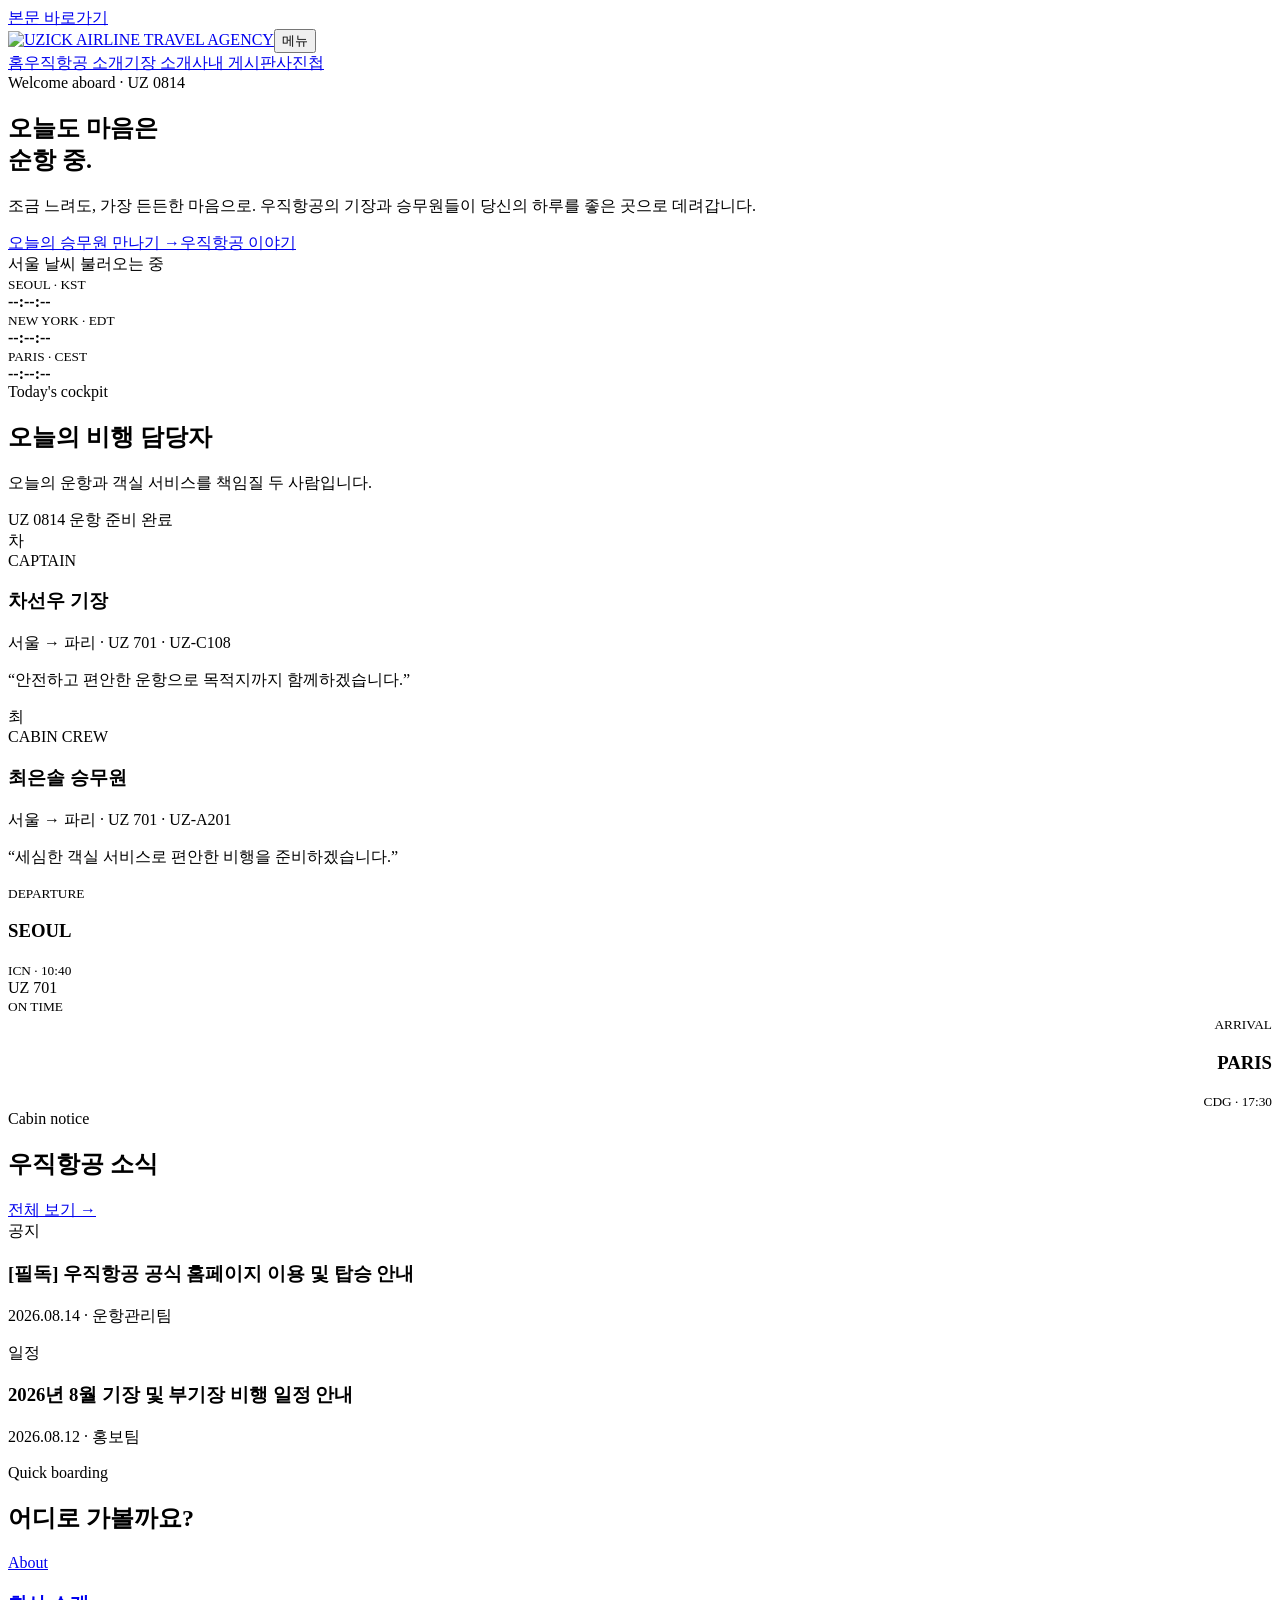
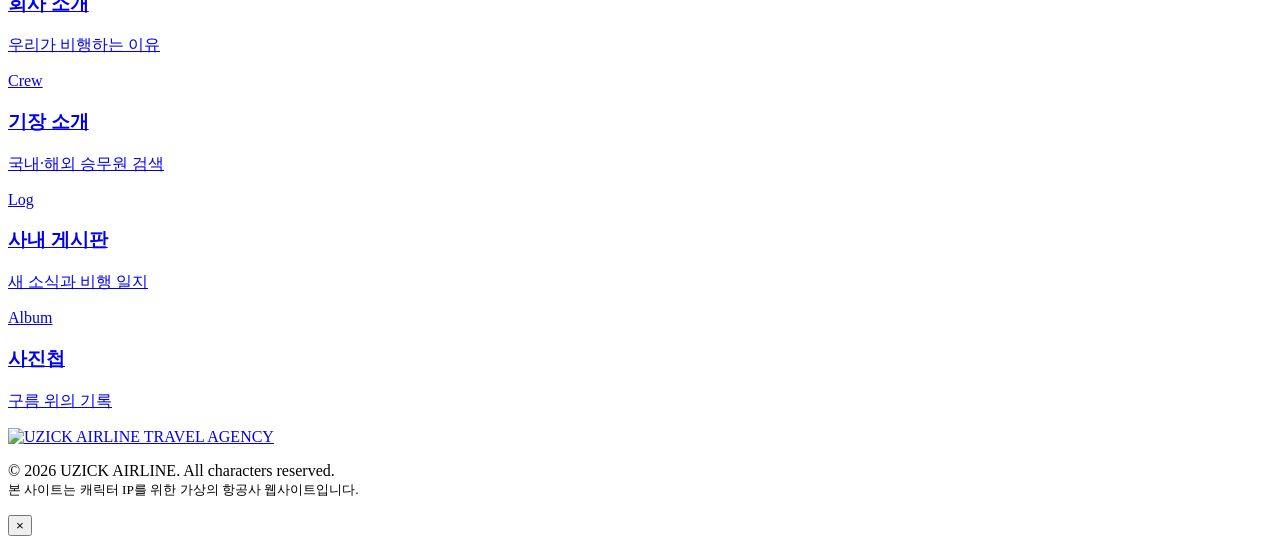
==== index.html @ 8cd91e7f "Publish UZICK AIRLINE website pages" ====
<!doctype html><html lang="ko"><head><meta charset="utf-8"><meta name="viewport" content="width=device-width,initial-scale=1"><meta name="robots" content="noindex,nofollow,noarchive,nosnippet"><meta name="description" content="오늘도 마음은 순항 중. 우직항공 캐릭터 IP 공식 홈페이지"><title>UZICK AIRLINE · 우직항공</title><link rel="stylesheet" href="assets/css/style.css"><link rel="stylesheet" href="assets/css/brand.css"><link rel="stylesheet" href="assets/css/doodle.css"></head><body><a class="skip" href="#main">본문 바로가기</a><header class="site-header"><div class="nav-wrap"><a class="brand" href="index.html" aria-label="우직항공 홈"><span class="brand-logo-frame"><img src="assets/images/uzick-airline-logo.png" alt="UZICK AIRLINE TRAVEL AGENCY"></span></a><button class="menu-btn" aria-expanded="false" aria-label="메뉴 열기">메뉴</button><nav class="nav" aria-label="주요 메뉴"><a href="index.html">홈</a><a href="about.html">우직항공 소개</a><a href="captains.html">기장 소개</a><a href="board.html">사내 게시판</a><a href="gallery.html">사진첩</a></nav></div></header><main id="main"><section class="hero"><div class="hero-inner"><span class="eyebrow">Welcome aboard · UZ 0814</span><h1>오늘도 마음은<br>순항 중.</h1><p>조금 느려도, 가장 든든한 마음으로. 우직항공의 기장과 승무원들이 당신의 하루를 좋은 곳으로 데려갑니다.</p><div class="hero-actions"><a class="btn" href="captains.html">오늘의 승무원 만나기 →</a><a class="btn secondary" href="about.html">우직항공 이야기</a></div></div></section><section class="ops-bar" aria-label="실시간 운항 정보"><div class="ops-grid"><div class="weather" id="weatherState" aria-live="polite"><span class="loading" aria-hidden="true"></span><span>서울 날씨 불러오는 중</span></div><div class="clocks"><div class="clock"><small>SEOUL · KST</small><br><strong id="clock-seoul">--:--:--</strong></div><div class="clock"><small>NEW YORK · EDT</small><br><strong id="clock-newyork">--:--:--</strong></div><div class="clock"><small>PARIS · CEST</small><br><strong id="clock-paris">--:--:--</strong></div></div></div></section><section class="section"><div class="section-head"><div><span class="eyebrow">Today's cockpit</span><h2>오늘의 비행 담당자</h2><p>오늘의 운항과 객실 서비스를 책임질 두 사람입니다.</p></div><span><i class="status-dot"></i> UZ 0814 운항 준비 완료</span></div><div class="grid two"><article class="card crew-card"><div class="avatar" aria-hidden="true"><span id="todayCaptainMark" class="doodle-person">차</span></div><div><span class="badge">CAPTAIN</span><h3 id="todayCaptainName">차선우 기장</h3><p id="todayCaptainMeta" class="muted">서울 → 파리 · UZ 701 · UZ-C108</p><p id="todayCaptainLine">“안전하고 편안한 운항으로 목적지까지 함께하겠습니다.”</p></div></article><article class="card crew-card"><div class="avatar" aria-hidden="true"><span id="todayCabinMark" class="doodle-person">최</span></div><div><span class="badge">CABIN CREW</span><h3 id="todayCabinName">최은솔 승무원</h3><p id="todayCabinMeta" class="muted">서울 → 파리 · UZ 701 · UZ-A201</p><p id="todayCabinLine">“세심한 객실 서비스로 편안한 비행을 준비하겠습니다.”</p></div></article></div></section><section class="section tight"><article class="card flight-board"><div class="flight-row"><div><small class="flight-code">DEPARTURE</small><h3>SEOUL</h3><small>ICN · 10:40</small></div><div class="route">UZ 701<div class="route-line"></div><small>ON TIME</small></div><div style="text-align:right"><small class="flight-code">ARRIVAL</small><h3>PARIS</h3><small>CDG · 17:30</small></div></div></article></section><section class="section"><div class="section-head"><div><span class="eyebrow">Cabin notice</span><h2>우직항공 소식</h2></div><a href="board.html">전체 보기 →</a></div><div class="grid two"><article class="card"><span class="badge">공지</span><h3>[필독] 우직항공 공식 홈페이지 이용 및 탑승 안내</h3><p class="muted">2026.08.14 · 운항관리팀</p></article><article class="card"><span class="badge">일정</span><h3>2026년 8월 기장 및 부기장 비행 일정 안내</h3><p class="muted">2026.08.12 · 홍보팀</p></article></div></section><section class="section"><div class="section-head"><div><span class="eyebrow">Quick boarding</span><h2>어디로 가볼까요?</h2></div></div><div class="grid four"><a class="card quick-card" href="about.html"><span class="doodle-icon" aria-hidden="true">About</span><div><h3>회사 소개</h3><p class="muted">우리가 비행하는 이유</p></div></a><a class="card quick-card" href="captains.html"><span class="doodle-icon" aria-hidden="true">Crew</span><div><h3>기장 소개</h3><p class="muted">국내·해외 승무원 검색</p></div></a><a class="card quick-card" href="board.html"><span class="doodle-icon" aria-hidden="true">Log</span><div><h3>사내 게시판</h3><p class="muted">새 소식과 비행 일지</p></div></a><a class="card quick-card" href="gallery.html"><span class="doodle-icon" aria-hidden="true">Album</span><div><h3>사진첩</h3><p class="muted">구름 위의 기록</p></div></a></div></section></main><footer><div><a class="brand" href="index.html" aria-label="우직항공 홈"><span class="brand-logo-frame"><img src="assets/images/uzick-airline-logo.png" alt="UZICK AIRLINE TRAVEL AGENCY"></span></a><p>© 2026 UZICK AIRLINE. All characters reserved.<br><small>본 사이트는 캐릭터 IP를 위한 가상의 항공사 웹사이트입니다.</small></p></div></footer><div id="modal" class="modal" aria-hidden="true" role="dialog" aria-modal="true"><div class="modal-panel"><button class="modal-close" aria-label="닫기">×</button><div id="modalContent"></div></div></div><div class="toast" role="status"></div><script src="assets/js/common.js"></script><script src="assets/js/home.js"></script></body></html>
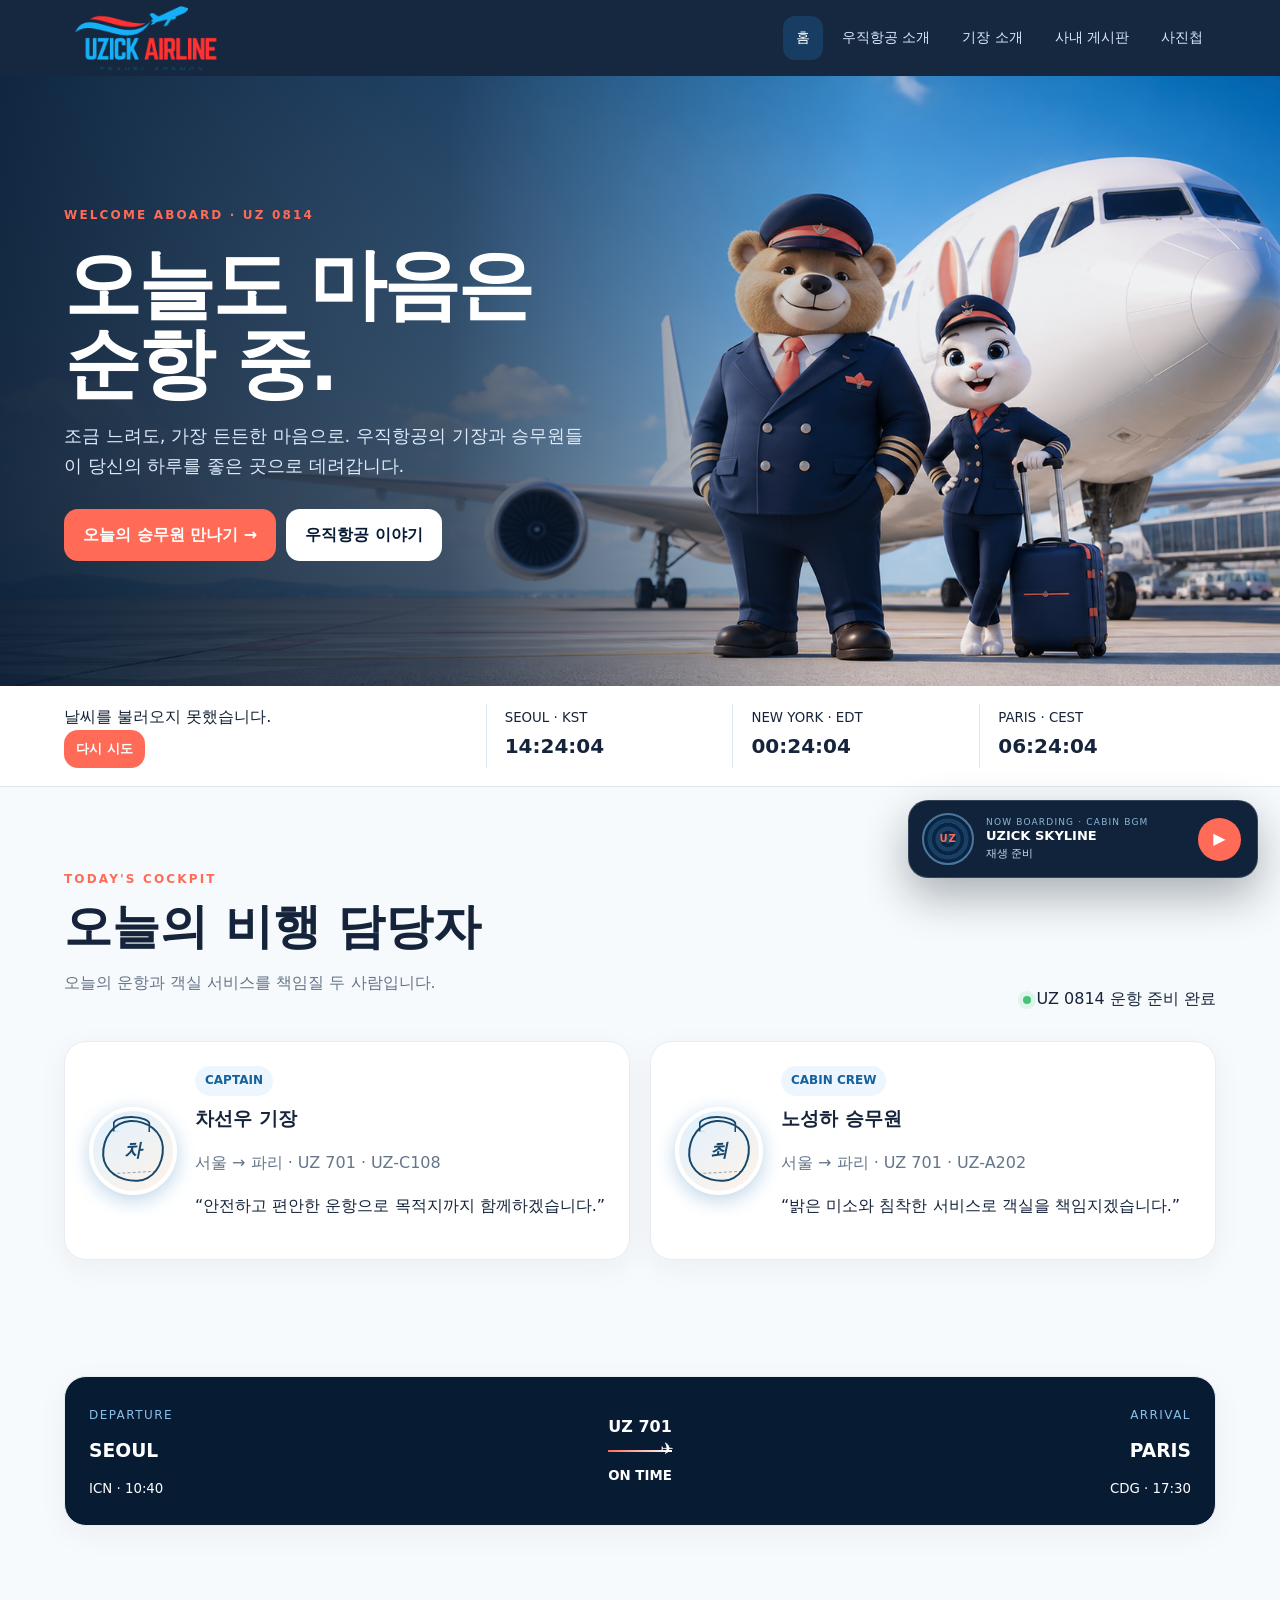
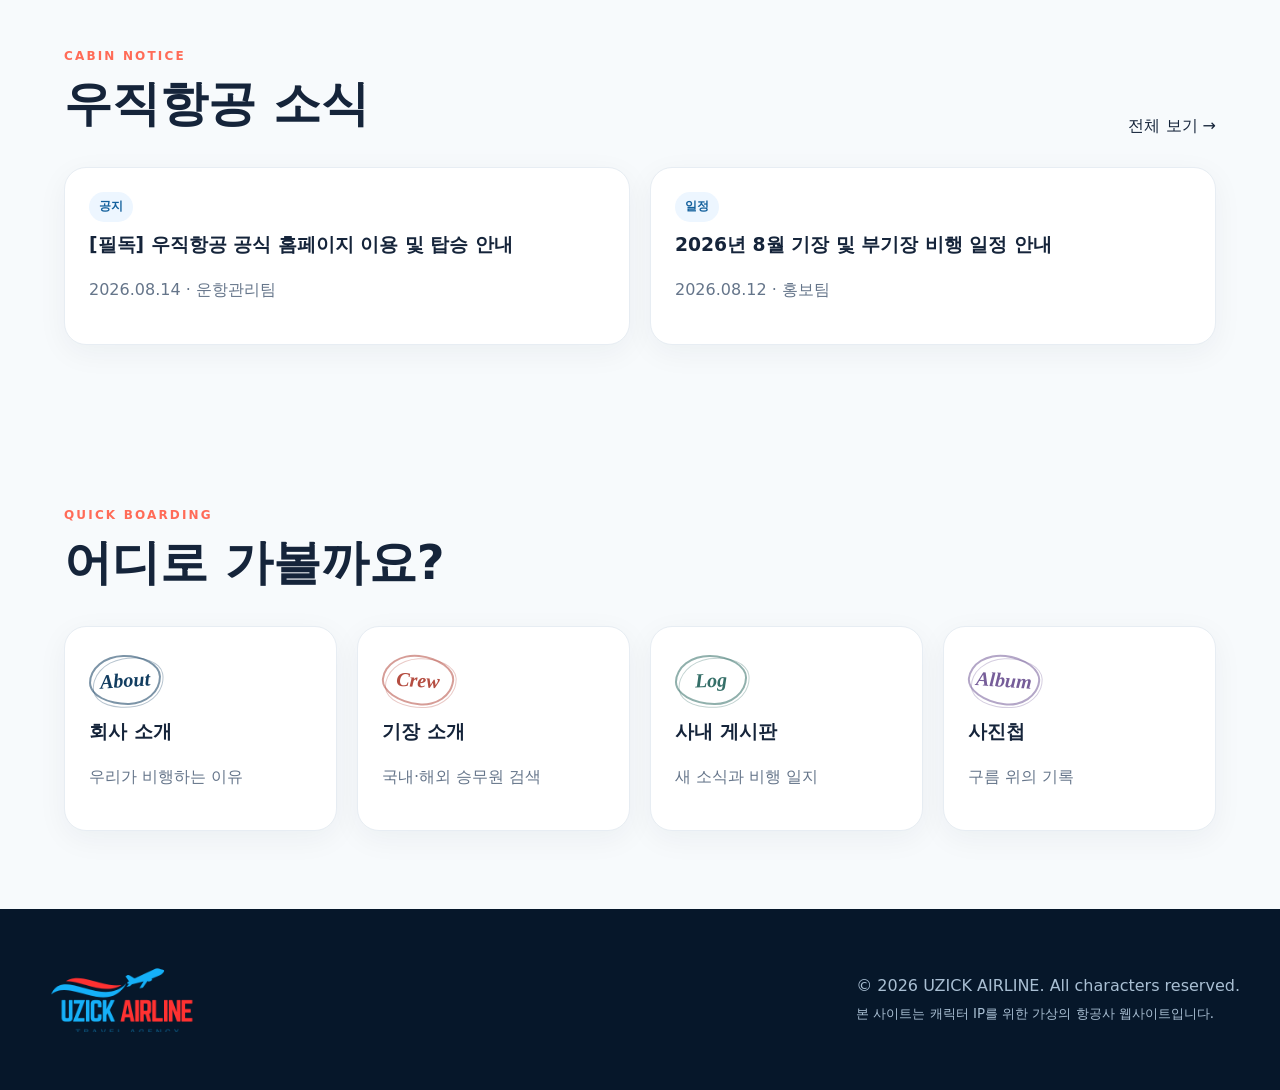
==== commit e934bf19: "Refresh pages with cabin music player" ====
--- a/index.html
+++ b/index.html
@@ -1,4 +1,4 @@
-<!doctype html><html lang="ko"><head><meta charset="utf-8"><meta name="viewport" content="width=device-width,initial-scale=1"><meta name="robots" content="noindex,nofollow,noarchive,nosnippet"><meta name="description" content="오늘도 마음은 순항 중. 우직항공 캐릭터 IP 공식 홈페이지"><title>UZICK AIRLINE · 우직항공</title><link rel="stylesheet" href="assets/css/style.css"><link rel="stylesheet" href="assets/css/brand.css"><link rel="stylesheet" href="assets/css/doodle.css"></head><body><a class="skip" href="#main">본문 바로가기</a><header class="site-header"><div class="nav-wrap"><a class="brand" href="index.html" aria-label="우직항공 홈"><span class="brand-logo-frame"><img src="assets/images/uzick-airline-logo.png" alt="UZICK AIRLINE TRAVEL AGENCY"></span></a><button class="menu-btn" aria-expanded="false" aria-label="메뉴 열기">메뉴</button><nav class="nav" aria-label="주요 메뉴"><a href="index.html">홈</a><a href="about.html">우직항공 소개</a><a href="captains.html">기장 소개</a><a href="board.html">사내 게시판</a><a href="gallery.html">사진첩</a></nav></div></header><main id="main"><section class="hero"><div class="hero-inner"><span class="eyebrow">Welcome aboard · UZ 0814</span><h1>오늘도 마음은<br>순항 중.</h1><p>조금 느려도, 가장 든든한 마음으로. 우직항공의 기장과 승무원들이 당신의 하루를 좋은 곳으로 데려갑니다.</p><div class="hero-actions"><a class="btn" href="captains.html">오늘의 승무원 만나기 →</a><a class="btn secondary" href="about.html">우직항공 이야기</a></div></div></section><section class="ops-bar" aria-label="실시간 운항 정보"><div class="ops-grid"><div class="weather" id="weatherState" aria-live="polite"><span class="loading" aria-hidden="true"></span><span>서울 날씨 불러오는 중</span></div><div class="clocks"><div class="clock"><small>SEOUL · KST</small><br><strong id="clock-seoul">--:--:--</strong></div><div class="clock"><small>NEW YORK · EDT</small><br><strong id="clock-newyork">--:--:--</strong></div><div class="clock"><small>PARIS · CEST</small><br><strong id="clock-paris">--:--:--</strong></div></div></div></section><section class="section"><div class="section-head"><div><span class="eyebrow">Today's cockpit</span><h2>오늘의 비행 담당자</h2><p>오늘의 운항과 객실 서비스를 책임질 두 사람입니다.</p></div><span><i class="status-dot"></i> UZ 0814 운항 준비 완료</span></div><div class="grid two"><article class="card crew-card"><div class="avatar" aria-hidden="true"><span id="todayCaptainMark" class="doodle-person">차</span></div><div><span class="badge">CAPTAIN</span><h3 id="todayCaptainName">차선우 기장</h3><p id="todayCaptainMeta" class="muted">서울 → 파리 · UZ 701 · UZ-C108</p><p id="todayCaptainLine">“안전하고 편안한 운항으로 목적지까지 함께하겠습니다.”</p></div></article><article class="card crew-card"><div class="avatar" aria-hidden="true"><span id="todayCabinMark" class="doodle-person">최</span></div><div><span class="badge">CABIN CREW</span><h3 id="todayCabinName">최은솔 승무원</h3><p id="todayCabinMeta" class="muted">서울 → 파리 · UZ 701 · UZ-A201</p><p id="todayCabinLine">“세심한 객실 서비스로 편안한 비행을 준비하겠습니다.”</p></div></article></div></section><section class="section tight"><article class="card flight-board"><div class="flight-row"><div><small class="flight-code">DEPARTURE</small><h3>SEOUL</h3><small>ICN · 10:40</small></div><div class="route">UZ 701<div class="route-line"></div><small>ON TIME</small></div><div style="text-align:right"><small class="flight-code">ARRIVAL</small><h3>PARIS</h3><small>CDG · 17:30</small></div></div></article></section><section class="section"><div class="section-head"><div><span class="eyebrow">Cabin notice</span><h2>우직항공 소식</h2></div><a href="board.html">전체 보기 →</a></div><div class="grid two"><article class="card"><span class="badge">공지</span><h3>[필독] 우직항공 공식 홈페이지 이용 및 탑승 안내</h3><p class="muted">2026.08.14 · 운항관리팀</p></article><article class="card"><span class="badge">일정</span><h3>2026년 8월 기장 및 부기장 비행 일정 안내</h3><p class="muted">2026.08.12 · 홍보팀</p></article></div></section><section class="section"><div class="section-head"><div><span class="eyebrow">Quick boarding</span><h2>어디로 가볼까요?</h2></div></div><div class="grid four"><a class="card quick-card" href="about.html"><span class="doodle-icon" aria-hidden="true">About</span><div><h3>회사 소개</h3><p class="muted">우리가 비행하는 이유</p></div></a><a class="card quick-card" href="captains.html"><span class="doodle-icon" aria-hidden="true">Crew</span><div><h3>기장 소개</h3><p class="muted">국내·해외 승무원 검색</p></div></a><a class="card quick-card" href="board.html"><span class="doodle-icon" aria-hidden="true">Log</span><div><h3>사내 게시판</h3><p class="muted">새 소식과 비행 일지</p></div></a><a class="card quick-card" href="gallery.html"><span class="doodle-icon" aria-hidden="true">Album</span><div><h3>사진첩</h3><p class="muted">구름 위의 기록</p></div></a></div></section></main><footer><div><a class="brand" href="index.html" aria-label="우직항공 홈"><span class="brand-logo-frame"><img src="assets/images/uzick-airline-logo.png" alt="UZICK AIRLINE TRAVEL AGENCY"></span></a><p>© 2026 UZICK AIRLINE. All characters reserved.<br><small>본 사이트는 캐릭터 IP를 위한 가상의 항공사 웹사이트입니다.</small></p></div></footer><div id="modal" class="modal" aria-hidden="true" role="dialog" aria-modal="true"><div class="modal-panel"><button class="modal-close" aria-label="닫기">×</button><div id="modalContent"></div></div></div><div class="toast" role="status"></div><script src="assets/js/common.js"></script><script src="assets/js/home.js"></script></body></html>
+<!doctype html><html lang="ko"><head><meta charset="utf-8"><meta name="viewport" content="width=device-width,initial-scale=1"><meta name="robots" content="noindex,nofollow,noarchive,nosnippet"><meta name="description" content="오늘도 마음은 순항 중. 우직항공 캐릭터 IP 공식 홈페이지"><title>UZICK AIRLINE · 우직항공</title><link rel="stylesheet" href="assets/css/style.css"><link rel="stylesheet" href="assets/css/brand.css"><link rel="stylesheet" href="assets/css/doodle.css"></head><body><a class="skip" href="#main">본문 바로가기</a><header class="site-header"><div class="nav-wrap"><a class="brand" href="index.html" aria-label="우직항공 홈"><span class="brand-logo-frame"><img src="assets/images/uzick-airline-logo.png" alt="UZICK AIRLINE TRAVEL AGENCY"></span></a><button class="menu-btn" aria-expanded="false" aria-label="메뉴 열기">메뉴</button><nav class="nav" aria-label="주요 메뉴"><a href="index.html">홈</a><a href="about.html">우직항공 소개</a><a href="captains.html">기장 소개</a><a href="board.html">사내 게시판</a><a href="gallery.html">사진첩</a></nav></div></header><main id="main"><section class="hero"><div class="hero-inner"><span class="eyebrow">Welcome aboard · UZ 0814</span><h1>오늘도 마음은<br>순항 중.</h1><p>조금 느려도, 가장 든든한 마음으로. 우직항공의 기장과 승무원들이 당신의 하루를 좋은 곳으로 데려갑니다.</p><div class="hero-actions"><a class="btn" href="captains.html">오늘의 승무원 만나기 →</a><a class="btn secondary" href="about.html">우직항공 이야기</a></div></div></section><section class="ops-bar" aria-label="실시간 운항 정보"><div class="ops-grid"><div class="weather" id="weatherState" aria-live="polite"><span class="loading" aria-hidden="true"></span><span>서울 날씨 불러오는 중</span></div><div class="clocks"><div class="clock"><small>SEOUL · KST</small><br><strong id="clock-seoul">--:--:--</strong></div><div class="clock"><small>NEW YORK · EDT</small><br><strong id="clock-newyork">--:--:--</strong></div><div class="clock"><small>PARIS · CEST</small><br><strong id="clock-paris">--:--:--</strong></div></div></div></section><section class="section"><div class="section-head"><div><span class="eyebrow">Today's cockpit</span><h2>오늘의 비행 담당자</h2><p>오늘의 운항과 객실 서비스를 책임질 두 사람입니다.</p></div><span><i class="status-dot"></i> UZ 0814 운항 준비 완료</span></div><div class="grid two"><article class="card crew-card"><div class="avatar" aria-hidden="true"><span id="todayCaptainMark" class="doodle-person">차</span></div><div><span class="badge">CAPTAIN</span><h3 id="todayCaptainName">차선우 기장</h3><p id="todayCaptainMeta" class="muted">서울 → 파리 · UZ 701 · UZ-C108</p><p id="todayCaptainLine">“안전하고 편안한 운항으로 목적지까지 함께하겠습니다.”</p></div></article><article class="card crew-card"><div class="avatar" aria-hidden="true"><span id="todayCabinMark" class="doodle-person">최</span></div><div><span class="badge">CABIN CREW</span><h3 id="todayCabinName">최은솔 승무원</h3><p id="todayCabinMeta" class="muted">서울 → 파리 · UZ 701 · UZ-A201</p><p id="todayCabinLine">“세심한 객실 서비스로 편안한 비행을 준비하겠습니다.”</p></div></article></div></section><section class="section tight"><article class="card flight-board"><div class="flight-row"><div><small class="flight-code">DEPARTURE</small><h3>SEOUL</h3><small>ICN · 10:40</small></div><div class="route">UZ 701<div class="route-line"></div><small>ON TIME</small></div><div style="text-align:right"><small class="flight-code">ARRIVAL</small><h3>PARIS</h3><small>CDG · 17:30</small></div></div></article></section><section class="section"><div class="section-head"><div><span class="eyebrow">Cabin notice</span><h2>우직항공 소식</h2></div><a href="board.html">전체 보기 →</a></div><div class="grid two"><article class="card"><span class="badge">공지</span><h3>[필독] 우직항공 공식 홈페이지 이용 및 탑승 안내</h3><p class="muted">2026.08.14 · 운항관리팀</p></article><article class="card"><span class="badge">일정</span><h3>2026년 8월 기장 및 부기장 비행 일정 안내</h3><p class="muted">2026.08.12 · 홍보팀</p></article></div></section><section class="section"><div class="section-head"><div><span class="eyebrow">Quick boarding</span><h2>어디로 가볼까요?</h2></div></div><div class="grid four"><a class="card quick-card" href="about.html"><span class="doodle-icon" aria-hidden="true">About</span><div><h3>회사 소개</h3><p class="muted">우리가 비행하는 이유</p></div></a><a class="card quick-card" href="captains.html"><span class="doodle-icon" aria-hidden="true">Crew</span><div><h3>기장 소개</h3><p class="muted">국내·해외 승무원 검색</p></div></a><a class="card quick-card" href="board.html"><span class="doodle-icon" aria-hidden="true">Log</span><div><h3>사내 게시판</h3><p class="muted">새 소식과 비행 일지</p></div></a><a class="card quick-card" href="gallery.html"><span class="doodle-icon" aria-hidden="true">Album</span><div><h3>사진첩</h3><p class="muted">구름 위의 기록</p></div></a></div></section></main><footer><div><a class="brand" href="index.html" aria-label="우직항공 홈"><span class="brand-logo-frame"><img src="assets/images/uzick-airline-logo.png" alt="UZICK AIRLINE TRAVEL AGENCY"></span></a><p>© 2026 UZICK AIRLINE. All characters reserved.<br><small>본 사이트는 캐릭터 IP를 위한 가상의 항공사 웹사이트입니다.</small></p></div></footer><div id="modal" class="modal" aria-hidden="true" role="dialog" aria-modal="true"><div class="modal-panel"><button class="modal-close" aria-label="닫기">×</button><div id="modalContent"></div></div></div><div class="toast" role="status"></div><script src="assets/js/common.js?v=20260818-2"></script><script src="assets/js/home.js"></script></body></html>
 
 
 
--- a/assets/css/style.css
+++ b/assets/css/style.css
@@ -0,0 +1 @@
+:root{--navy:#071b33;--navy2:#0c2b4e;--blue:#1674c7;--sky:#eaf6ff;--coral:#ff6b57;--gold:#e9be70;--ink:#15243a;--muted:#65758a;--line:#dce6ef;--white:#fff;--shadow:0 18px 55px rgba(9,35,64,.12);--radius:22px}*{box-sizing:border-box}html{scroll-behavior:smooth}body{margin:0;font-family:Pretendard,"Noto Sans KR",system-ui,-apple-system,sans-serif;color:var(--ink);background:#f7fafc;line-height:1.65}a{color:inherit;text-decoration:none}button,input,select,textarea{font:inherit}button{cursor:pointer}.skip{position:fixed;left:12px;top:-60px;background:#fff;padding:10px 16px;z-index:1000;border-radius:9px}.skip:focus{top:12px}.site-header{position:sticky;top:0;z-index:50;background:rgba(7,27,51,.94);backdrop-filter:blur(12px);color:#fff}.nav-wrap{max-width:1200px;margin:auto;min-height:76px;padding:0 24px;display:flex;align-items:center;gap:28px}.brand{display:flex;align-items:center;gap:10px;font-weight:900;letter-spacing:.06em;white-space:nowrap}.brand-mark{width:42px;height:42px;display:grid;place-items:center;border-radius:50% 50% 50% 12%;background:var(--coral);font-size:22px;transform:rotate(-8deg)}.brand small{display:block;font-size:9px;color:#9fc9e9;letter-spacing:.22em}.nav{display:flex;gap:6px;margin-left:auto}.nav a{padding:10px 13px;border-radius:12px;color:#dbeafb;font-size:14px}.nav a:hover,.nav a:focus-visible,.nav a[aria-current=page]{background:#173d63;color:#fff}.menu-btn{display:none;margin-left:auto;border:1px solid #56718e;background:transparent;color:#fff;border-radius:10px;padding:8px 12px}.hero{min-height:610px;background:linear-gradient(90deg,rgba(7,27,51,.92) 0%,rgba(7,27,51,.72) 35%,rgba(7,27,51,.06) 68%),url('../images/brand-hero.png') center/cover;display:flex;align-items:center;color:#fff}.hero-inner{max-width:1200px;width:100%;margin:auto;padding:80px 24px}.eyebrow{display:inline-flex;gap:8px;align-items:center;text-transform:uppercase;letter-spacing:.18em;font-size:12px;font-weight:800;color:var(--coral)}.hero h1{font-size:clamp(43px,6vw,78px);line-height:1.03;margin:18px 0 18px;max-width:640px;letter-spacing:-.04em}.hero p{max-width:520px;color:#dceafa;font-size:18px}.hero-actions,.actions{display:flex;flex-wrap:wrap;gap:10px;margin-top:28px}.btn{display:inline-flex;align-items:center;justify-content:center;gap:8px;border:0;border-radius:14px;padding:13px 19px;background:var(--coral);color:#fff;font-weight:800}.btn.secondary{background:#fff;color:var(--navy)}.btn.ghost{background:transparent;color:var(--navy);border:1px solid var(--line)}.btn.danger{background:#b53232}.btn.small{padding:8px 12px;font-size:13px}.section{max-width:1200px;margin:auto;padding:78px 24px}.section.tight{padding-top:38px;padding-bottom:38px}.section-head{display:flex;align-items:end;justify-content:space-between;gap:20px;margin-bottom:28px}.section h2,.page-hero h1{font-size:clamp(30px,4vw,48px);line-height:1.15;margin:8px 0}.section-head p,.muted{color:var(--muted)}.grid{display:grid;gap:20px}.grid.two{grid-template-columns:repeat(2,1fr)}.grid.three{grid-template-columns:repeat(3,1fr)}.grid.four{grid-template-columns:repeat(4,1fr)}.card{background:#fff;border:1px solid #e7edf3;border-radius:var(--radius);padding:24px;box-shadow:0 8px 30px rgba(9,35,64,.05)}.card h3{margin:8px 0}.card:hover{box-shadow:var(--shadow)}.quick-card{min-height:180px;display:flex;flex-direction:column;justify-content:space-between}.icon{width:44px;height:44px;border-radius:14px;background:var(--sky);display:grid;place-items:center;font-size:22px}.status-dot{width:8px;height:8px;background:#43c477;border-radius:50%;display:inline-block;box-shadow:0 0 0 5px rgba(67,196,119,.13)}.ops-bar{background:#fff;border-bottom:1px solid var(--line)}.ops-grid{max-width:1200px;margin:auto;padding:18px 24px;display:grid;grid-template-columns:1.1fr 2fr;gap:20px}.weather{display:flex;align-items:center;gap:14px}.weather-temp{font-size:34px;font-weight:900}.clocks{display:grid;grid-template-columns:repeat(3,1fr);gap:10px}.clock{border-left:1px solid var(--line);padding-left:18px}.clock strong{font-variant-numeric:tabular-nums;font-size:20px}.crew-card{display:grid;grid-template-columns:88px 1fr;gap:18px;align-items:center}.avatar{width:88px;height:88px;border-radius:50%;display:grid;place-items:center;font-size:45px;background:linear-gradient(145deg,#dff1ff,#fff3e8);border:4px solid #fff;box-shadow:0 5px 20px #bdd5e8}.badge{display:inline-block;padding:5px 10px;border-radius:20px;background:#edf6ff;color:#14619d;font-size:12px;font-weight:800}.flight-board{background:var(--navy);color:#fff}.flight-row{display:grid;grid-template-columns:1fr auto 1fr;gap:16px;align-items:center}.flight-code{color:#89bfe8;font-size:12px;letter-spacing:.12em}.route{text-align:center;font-weight:800}.route-line{height:2px;background:linear-gradient(90deg,var(--coral),#fff);position:relative;margin:10px 0}.route-line:after{content:'✈';position:absolute;right:-2px;top:-14px;color:#fff}.page-hero{background:linear-gradient(135deg,var(--navy),#123f67);color:#fff;padding:75px 24px}.page-hero>div{max-width:1200px;margin:auto}.page-hero p{max-width:680px;color:#cce0f4}.feature-number{font-size:52px;font-weight:900;color:#dceefd}.timeline{border-left:2px solid var(--line);padding-left:30px}.timeline .card{position:relative;margin-bottom:18px}.timeline .card:before{content:'';position:absolute;left:-39px;top:29px;width:14px;height:14px;border-radius:50%;background:var(--coral);border:4px solid #f7fafc}.toolbar{display:flex;flex-wrap:wrap;gap:10px;margin-bottom:24px}.field{width:100%;border:1px solid #cfdbe6;background:#fff;border-radius:12px;padding:12px 14px}.toolbar .field{width:auto;flex:1;min-width:180px}.tabs{display:flex;gap:8px}.tab{border:1px solid var(--line);background:#fff;padding:10px 16px;border-radius:999px}.tab.active{background:var(--navy);color:#fff}.captain-card{padding:0;overflow:hidden}.portrait{height:200px;background:linear-gradient(145deg,#dcefff,#fff1e4);display:grid;place-items:center;font-size:95px}.captain-info{padding:20px}.captain-meta{display:flex;justify-content:space-between;gap:10px}.table-wrap{overflow-x:auto;background:#fff;border-radius:18px;border:1px solid var(--line)}table{width:100%;border-collapse:collapse;min-width:670px}th,td{text-align:left;padding:15px;border-bottom:1px solid var(--line)}th{background:#eef5fa;font-size:13px}tbody tr:hover{background:#fafcfe}.notice{background:#fff7e8;border:1px solid #f1d89e;padding:16px;border-radius:14px}.empty{text-align:center;padding:55px 20px;color:var(--muted)}.gallery{columns:3 280px;column-gap:18px}.gallery-item{break-inside:avoid;margin-bottom:18px;border:0;padding:0;background:#fff;border-radius:18px;overflow:hidden;width:100%;text-align:left;box-shadow:0 8px 25px rgba(9,35,64,.08)}.gallery-visual{height:240px;background-image:var(--img);background-size:cover;background-position:center}.gallery-item:nth-child(2n) .gallery-visual{height:330px}.gallery-caption{padding:16px}.modal{position:fixed;inset:0;z-index:100;display:none;place-items:center;padding:20px;background:rgba(3,15,29,.76)}.modal.open{display:grid}.modal-panel{position:relative;background:#fff;border-radius:22px;max-width:720px;width:100%;max-height:90vh;overflow:auto;padding:28px}.modal-close{position:absolute;right:14px;top:14px;width:40px;height:40px;border:0;border-radius:50%;background:#edf2f6;font-size:20px}.modal-image{width:100%;border-radius:15px}.form-grid{display:grid;grid-template-columns:1fr 1fr;gap:15px}.form-grid .full{grid-column:1/-1}label{font-weight:700;font-size:14px}textarea.field{min-height:160px;resize:vertical}.toast{position:fixed;right:20px;bottom:20px;z-index:200;background:var(--navy);color:#fff;padding:13px 18px;border-radius:12px;transform:translateY(100px);opacity:0;transition:.25s}.toast.show{transform:none;opacity:1}.loading{display:inline-block;width:18px;height:18px;border:2px solid #acd2ef;border-top-color:var(--blue);border-radius:50%;animation:spin .7s linear infinite}@keyframes spin{to{transform:rotate(360deg)}}footer{background:#06172a;color:#a9bfd3;padding:48px 24px}footer>div{max-width:1200px;margin:auto;display:flex;justify-content:space-between;gap:30px}footer .brand{color:#fff}:focus-visible{outline:3px solid #ffb159;outline-offset:3px}@media(max-width:800px){.menu-btn{display:block}.nav{position:absolute;left:0;right:0;top:76px;display:none;flex-direction:column;background:var(--navy);padding:12px 20px 24px}.nav.open{display:flex}.hero{min-height:660px;background-position:63% center}.hero-inner{padding-top:240px;background:linear-gradient(0deg,rgba(7,27,51,.95),transparent)}.ops-grid{grid-template-columns:1fr}.clocks{grid-template-columns:1fr 1fr 1fr}.grid.four,.grid.three{grid-template-columns:1fr 1fr}.grid.two{grid-template-columns:1fr}.section{padding:55px 20px}.section-head{align-items:start;flex-direction:column}.form-grid{grid-template-columns:1fr}footer>div{flex-direction:column}}@media(max-width:520px){.grid.four,.grid.three{grid-template-columns:1fr}.clocks{grid-template-columns:1fr}.clock{border-left:0;border-top:1px solid var(--line);padding:8px 0}.hero{min-height:620px}.hero h1{font-size:44px}.flight-row{grid-template-columns:1fr}.route{text-align:left}.route-line{max-width:180px}.nav-wrap{padding:0 18px}.brand-text{font-size:14px}}
--- a/assets/css/brand.css
+++ b/assets/css/brand.css
@@ -0,0 +1,2 @@
+.brand-logo-frame{position:relative;display:block;width:174px;height:64px;overflow:hidden;background:transparent}.brand-logo-frame img{position:absolute;width:210px;height:210px;max-width:none;left:-18px;top:-72px;object-fit:contain}.site-header .brand{padding:0}footer .brand-logo-frame{width:174px;height:64px}footer .brand-logo-frame img{left:-18px;top:-72px}@media(max-width:520px){.brand-logo-frame{width:148px;height:56px}.brand-logo-frame img{width:184px;height:184px;left:-18px;top:-63px}}
+.photo-slot{position:relative;width:112px;height:112px;display:grid;place-items:center;border:2px dashed #5b8aa5;border-radius:18px;color:#426d85;font:italic 700 14px "Segoe Print","Bradley Hand",cursive;background:rgba(255,255,255,.45)}.photo-slot:before,.photo-slot:after{content:'';position:absolute;background:#7ca4b8;opacity:.5}.photo-slot:before{width:34px;height:34px;border-radius:50%;top:19px}.photo-slot:after{width:58px;height:30px;border-radius:50% 50% 15px 15px;bottom:17px}.portrait-sketch .photo-slot+small{color:#658294}.passport-photo .photo-slot{z-index:2;width:140px;height:140px}.crew-photo{width:100%;height:100%;object-fit:cover;object-position:center}.portrait-sketch .crew-photo{height:200px}.passport-photo .crew-photo{position:absolute;inset:0;z-index:2}
--- a/assets/css/doodle.css
+++ b/assets/css/doodle.css
@@ -0,0 +1 @@
+.doodle-icon{position:relative;width:72px;height:58px;display:grid;place-items:center;background:transparent;color:#123d60;font:italic 700 20px/1.1 "Segoe Print","Bradley Hand",cursive;transform:rotate(-4deg)}.doodle-icon:before,.doodle-icon:after{content:'';position:absolute;inset:4px 0;border:2px solid currentColor;border-radius:48% 52% 45% 55%/55% 44% 56% 45%;opacity:.55;transform:rotate(3deg)}.doodle-icon:after{inset:7px -3px 1px 3px;border-width:1px;transform:rotate(-6deg);opacity:.3}.quick-card:nth-child(2) .doodle-icon{color:#b54e42;transform:rotate(3deg)}.quick-card:nth-child(3) .doodle-icon{color:#356f68;transform:rotate(-2deg)}.quick-card:nth-child(4) .doodle-icon{color:#765d99;transform:rotate(4deg)}.quick-card:hover .doodle-icon{transform:rotate(0) scale(1.06)}.doodle-person{position:relative;display:grid;place-items:center;width:62px;height:62px;border:2px solid #17486c;border-radius:48% 52% 45% 55%/55% 46% 54% 45%;color:#17486c;font:italic 800 18px "Segoe Print","Bradley Hand",cursive;transform:rotate(-3deg)}.doodle-person:before{content:'';position:absolute;width:34px;height:14px;top:-6px;border:2px solid #17486c;border-bottom:0;border-radius:50% 50% 0 0;transform:rotate(4deg)}.doodle-person:after{content:'';position:absolute;left:7px;right:7px;bottom:7px;border-bottom:1px dashed currentColor;opacity:.45}.portrait-sketch{height:200px;display:flex;flex-direction:column;align-items:center;justify-content:center;gap:8px;background:linear-gradient(145deg,#edf8fc,#fff8f0);color:#153e5d}.portrait-sketch .sketch-face{position:relative;width:112px;height:112px;display:grid;place-items:center;border:3px solid currentColor;border-radius:47% 53% 49% 51%/54% 48% 52% 46%;font:italic 800 27px "Segoe Print","Bradley Hand",cursive;transform:rotate(-3deg)}.portrait-sketch .sketch-face:before{content:'';position:absolute;width:64px;height:23px;top:-12px;border:3px solid currentColor;border-bottom:0;border-radius:50% 50% 0 0;transform:rotate(5deg)}.portrait-sketch small{font:italic 13px "Segoe Print","Bradley Hand",cursive;letter-spacing:.08em}.passport-photo .passport-sketch{position:relative;z-index:2;width:140px;height:140px;display:grid;place-items:center;border:3px solid #16486c;border-radius:48% 52% 46% 54%/54% 48% 52% 46%;color:#16486c;font:italic 800 31px "Segoe Print","Bradley Hand",cursive;transform:rotate(-2deg)}.passport-photo .passport-sketch:before{content:'';position:absolute;width:82px;height:28px;top:-13px;border:3px solid currentColor;border-bottom:0;border-radius:50% 50% 0 0;transform:rotate(5deg)}
